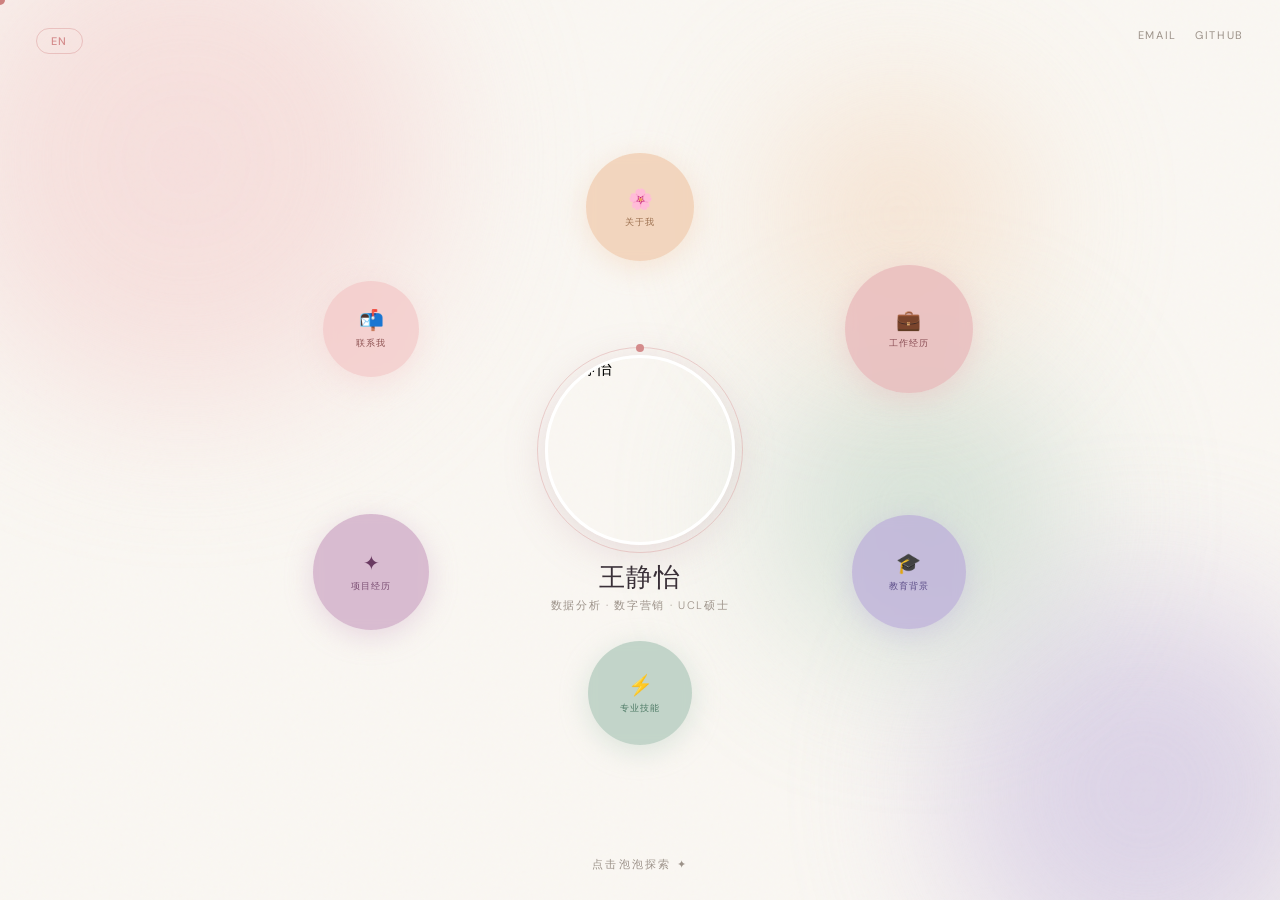
==== index.html @ b6c68acf "Add files via upload" ====
<!DOCTYPE html>
<html lang="zh">
<head>
<meta charset="UTF-8">
<meta name="viewport" content="width=device-width, initial-scale=1.0">
<title>王静怡 Jingyi Wang</title>
<link rel="preconnect" href="https://fonts.googleapis.com">
<link rel="preconnect" href="https://fonts.gstatic.com" crossorigin>
<link href="https://fonts.googleapis.com/css2?family=Cormorant+Garamond:ital,wght@0,300;0,400;0,500;1,300;1,400&family=DM+Sans:wght@300;400;500&display=swap" rel="stylesheet">
<style>
*,*::before,*::after{box-sizing:border-box;margin:0;padding:0}
:root{--cream:#FAF7F2;--blush:#F2C4C4;--rose:#D48B8B;--mauve:#C9A0C0;--lilac:#B8A9D9;--sage:#A8C5B5;--peach:#F0C8A8;--warm-grey:#9C9289;--text-dark:#3A3038}
html,body{width:100%;height:100%;overflow:hidden;background:var(--cream);font-family:'DM Sans',sans-serif;cursor:none}
.cursor{position:fixed;width:10px;height:10px;border-radius:50%;background:var(--rose);pointer-events:none;transform:translate(-50%,-50%);transition:transform .1s ease,width .2s,height .2s,background .2s;z-index:9999;mix-blend-mode:multiply}
.cursor.hover{width:28px;height:28px;background:var(--mauve);opacity:.7}
.bg{position:fixed;inset:0;z-index:0;background:var(--cream);overflow:hidden}
.blob{position:absolute;border-radius:50%;filter:blur(80px);opacity:.45;animation:drift 14s ease-in-out infinite alternate}
.blob-1{width:500px;height:500px;background:var(--blush);top:-10%;left:-5%;animation-duration:18s}
.blob-2{width:400px;height:400px;background:var(--lilac);bottom:-10%;right:-5%;animation-duration:22s;animation-delay:-8s}
.blob-3{width:300px;height:300px;background:var(--sage);top:40%;left:60%;animation-duration:16s;animation-delay:-4s}
.blob-4{width:250px;height:250px;background:var(--peach);top:10%;right:20%;animation-duration:20s;animation-delay:-12s}
@keyframes drift{from{transform:translate(0,0) scale(1)}to{transform:translate(30px,20px) scale(1.08)}}
.grain{position:fixed;inset:0;z-index:1;background-image:url("data:image/svg+xml,%3Csvg viewBox='0 0 256 256' xmlns='http://www.w3.org/2000/svg'%3E%3Cfilter id='noise'%3E%3CfeTurbulence type='fractalNoise' baseFrequency='0.9' numOctaves='4' stitchTiles='stitch'/%3E%3C/filter%3E%3Crect width='100%25' height='100%25' filter='url(%23noise)' opacity='0.035'/%3E%3C/svg%3E");pointer-events:none;opacity:.6}
.scene{position:fixed;inset:0;z-index:2;display:flex;align-items:center;justify-content:center;animation:fade-in 1.2s ease both}
@keyframes fade-in{from{opacity:0;transform:scale(.97)}to{opacity:1;transform:scale(1)}}
.avatar-wrap{position:relative;width:190px;height:190px;flex-shrink:0;z-index:10;animation:float-center 5s ease-in-out infinite alternate}
@keyframes float-center{from{transform:translateY(0)}to{transform:translateY(-10px)}}
.avatar-ring{position:absolute;inset:-8px;border-radius:50%;border:1.5px solid rgba(212,139,139,.35);animation:spin-slow 20s linear infinite}
.avatar-ring::before{content:'';position:absolute;top:-4px;left:50%;width:8px;height:8px;background:var(--rose);border-radius:50%;transform:translateX(-50%)}
@keyframes spin-slow{to{transform:rotate(360deg)}}
.avatar-img{width:190px;height:190px;border-radius:50%;object-fit:cover;border:3px solid #fff;box-shadow:0 8px 40px rgba(180,140,150,.25);display:block}
.name-tag{position:absolute;bottom:-68px;left:50%;transform:translateX(-50%);text-align:center;white-space:nowrap}
.name-tag h1{font-family:'Cormorant Garamond',serif;font-size:26px;font-weight:400;color:var(--text-dark);letter-spacing:.05em}
.name-tag p{font-size:11px;font-weight:300;color:var(--warm-grey);letter-spacing:.15em;text-transform:uppercase;margin-top:3px}
.bubble{position:absolute;border-radius:50%;display:flex;flex-direction:column;align-items:center;justify-content:center;cursor:none;text-decoration:none;transition:transform .35s cubic-bezier(.34,1.56,.64,1),box-shadow .3s;animation:float-bubble 6s ease-in-out infinite alternate}
.bubble:hover{transform:scale(1.15)!important;box-shadow:0 16px 48px rgba(0,0,0,.13)!important}
.bubble-icon{font-size:20px;margin-bottom:4px;display:block}
.bubble-label{font-size:9px;font-weight:500;letter-spacing:.1em;text-transform:uppercase;opacity:.85;text-align:center;line-height:1.4}
@keyframes float-bubble{0%{transform:translateY(0) translateX(0)}33%{transform:translateY(-12px) translateX(4px)}66%{transform:translateY(5px) translateX(-4px)}100%{transform:translateY(-8px) translateX(6px)}}
.b-about{width:108px;height:108px;background:rgba(240,200,168,.70);color:#8B5C3A;box-shadow:0 6px 28px rgba(240,200,168,.40);backdrop-filter:blur(6px);animation-delay:0s;animation-duration:7s}
.b-work{width:128px;height:128px;background:rgba(232,180,184,.72);color:#7A3A42;box-shadow:0 6px 28px rgba(232,180,184,.40);backdrop-filter:blur(6px);animation-delay:-1.5s;animation-duration:8s}
.b-education{width:114px;height:114px;background:rgba(184,169,217,.68);color:#4A3A7A;box-shadow:0 6px 28px rgba(184,169,217,.38);backdrop-filter:blur(6px);animation-delay:-3s;animation-duration:6.5s}
.b-skills{width:104px;height:104px;background:rgba(168,197,181,.68);color:#3A6B55;box-shadow:0 6px 28px rgba(168,197,181,.38);backdrop-filter:blur(6px);animation-delay:-0.8s;animation-duration:9s}
.b-projects{width:116px;height:116px;background:rgba(201,160,192,.68);color:#6A3A62;box-shadow:0 6px 28px rgba(201,160,192,.38);backdrop-filter:blur(6px);animation-delay:-2s;animation-duration:7.5s}
.b-contact{width:96px;height:96px;background:rgba(242,196,196,.68);color:#7A3A3A;box-shadow:0 6px 28px rgba(242,196,196,.38);backdrop-filter:blur(6px);animation-delay:-4s;animation-duration:8.5s}
.socials{position:fixed;top:28px;right:36px;z-index:10;display:flex;gap:18px;align-items:center}
.socials a{font-size:11px;letter-spacing:.15em;text-transform:uppercase;color:var(--warm-grey);text-decoration:none;transition:color .2s;font-weight:400}
.socials a:hover{color:var(--rose)}
.lang-toggle{position:fixed;top:28px;left:36px;z-index:10}
.lang-btn{font-size:11px;font-weight:500;letter-spacing:.12em;text-transform:uppercase;padding:5px 14px;border-radius:100px;border:1px solid rgba(212,139,139,.4);background:transparent;color:var(--rose);cursor:none;font-family:'DM Sans',sans-serif;transition:all .2s}
.lang-btn:hover{background:var(--rose);color:#fff}
.hint{position:fixed;bottom:28px;left:50%;transform:translateX(-50%);z-index:10;font-size:11px;letter-spacing:.2em;text-transform:uppercase;color:var(--warm-grey);animation:pulse-hint 3s ease-in-out infinite;white-space:nowrap}
@keyframes pulse-hint{0%,100%{opacity:.4}50%{opacity:.9}}
.overlay{position:fixed;inset:0;background:var(--cream);z-index:9998;transform:scaleY(0);transform-origin:bottom;pointer-events:none}
.overlay.exit{animation:curtain-up .55s cubic-bezier(.76,0,.24,1) forwards}
@keyframes curtain-up{from{transform:scaleY(0);transform-origin:bottom}to{transform:scaleY(1);transform-origin:bottom}}
</style>
</head>
<body>
<div class="cursor" id="cursor"></div>
<div class="overlay" id="overlay"></div>
<div class="bg"><div class="blob blob-1"></div><div class="blob blob-2"></div><div class="blob blob-3"></div><div class="blob blob-4"></div></div>
<div class="grain"></div>
<div class="lang-toggle"><button class="lang-btn" id="langBtn" onclick="toggleLang()">EN</button></div>
<nav class="socials">
  <a href="mailto:jingyi.wang.22@alumni.ucl.ac.uk">Email</a>
  <a href="https://github.com/freyawang123" target="_blank">GitHub</a>
</nav>
<div class="hint" id="hint">点击泡泡探索 ✦</div>
<div class="scene" id="scene"></div>

<script>
const T = {
  zh:{
    name:'王静怡',subtitle:'数据分析 · 数字营销 · UCL硕士',
    hint:'点击泡泡探索 ✦',
    bubbles:[
      {cls:'b-about',    icon:'🌸', label:'关于我',   href:'about.html'},
      {cls:'b-work',     icon:'💼', label:'工作经历', href:'work.html'},
      {cls:'b-education',icon:'🎓', label:'教育背景', href:'education.html'},
      {cls:'b-skills',   icon:'⚡', label:'专业技能', href:'skills.html'},
      {cls:'b-projects', icon:'✦',  label:'项目经历', href:'projects.html'},
      {cls:'b-contact',  icon:'📬', label:'联系我',   href:'contact.html'},
    ]
  },
  en:{
    name:'Jingyi Wang',subtitle:'Data Analytics · Digital Marketing · UCL MSc',
    hint:'Click a bubble to explore ✦',
    bubbles:[
      {cls:'b-about',    icon:'🌸', label:'About',    href:'about.html'},
      {cls:'b-work',     icon:'💼', label:'Experience',href:'work.html'},
      {cls:'b-education',icon:'🎓', label:'Education', href:'education.html'},
      {cls:'b-skills',   icon:'⚡', label:'Skills',    href:'skills.html'},
      {cls:'b-projects', icon:'✦',  label:'Projects',  href:'projects.html'},
      {cls:'b-contact',  icon:'📬', label:'Contact',   href:'contact.html'},
    ]
  }
};

let lang = localStorage.getItem('lang')||'zh';

function toggleLang(){
  lang = lang==='zh'?'en':'zh';
  localStorage.setItem('lang',lang);
  document.getElementById('langBtn').textContent = lang==='zh'?'EN':'中';
  render();
}

function render(){
  const d = T[lang];
  document.getElementById('hint').textContent = d.hint;
  document.documentElement.lang = lang==='zh'?'zh':'en';
  buildScene(d);
}

const cursor = document.getElementById('cursor');
document.addEventListener('mousemove',e=>{cursor.style.left=e.clientX+'px';cursor.style.top=e.clientY+'px'});

function buildScene(d){
  const scene = document.getElementById('scene');
  scene.innerHTML='';
  // Avatar
  const aw = document.createElement('div');
  aw.className='avatar-wrap';
  aw.innerHTML=`<div class="avatar-ring"></div><img class="avatar-img" src="https://avatars.githubusercontent.com/u/115036419?v=4" alt="${d.name}"><div class="name-tag"><h1>${d.name}</h1><p>${d.subtitle}</p></div>`;
  scene.appendChild(aw);

  // Bubbles
  const vw=window.innerWidth, vh=window.innerHeight;
  const cx=vw/2, cy=vh/2;
  const r=Math.min(vw,vh)*0.30;
  d.bubbles.forEach((b,i)=>{
    const angle=(i/d.bubbles.length)*2*Math.PI-Math.PI/2;
    const bx=cx+Math.cos(angle)*r*1.15;
    const by=cy+Math.sin(angle)*r*0.9;
    const el=document.createElement('a');
    el.className=`bubble ${b.cls}`;
    el.href=b.href;
    el.innerHTML=`<span class="bubble-icon">${b.icon}</span><span class="bubble-label">${b.label}</span>`;
    scene.appendChild(el);
    const w=el.offsetWidth, h=el.offsetHeight;
    el.style.position='absolute';
    el.style.left=(bx-w/2)+'px';
    el.style.top=(by-h/2)+'px';
    el.style.animationDelay=(i*-1.2)+'s';
    el.addEventListener('click',function(e){
      e.preventDefault();
      document.getElementById('overlay').classList.add('exit');
      setTimeout(()=>{window.location.href=this.href},520);
    });
    el.addEventListener('mouseenter',()=>cursor.classList.add('hover'));
    el.addEventListener('mouseleave',()=>cursor.classList.remove('hover'));
  });
}

document.getElementById('langBtn').textContent = lang==='zh'?'EN':'中';
render();
window.addEventListener('resize',render);
</script>
</body>
</html>
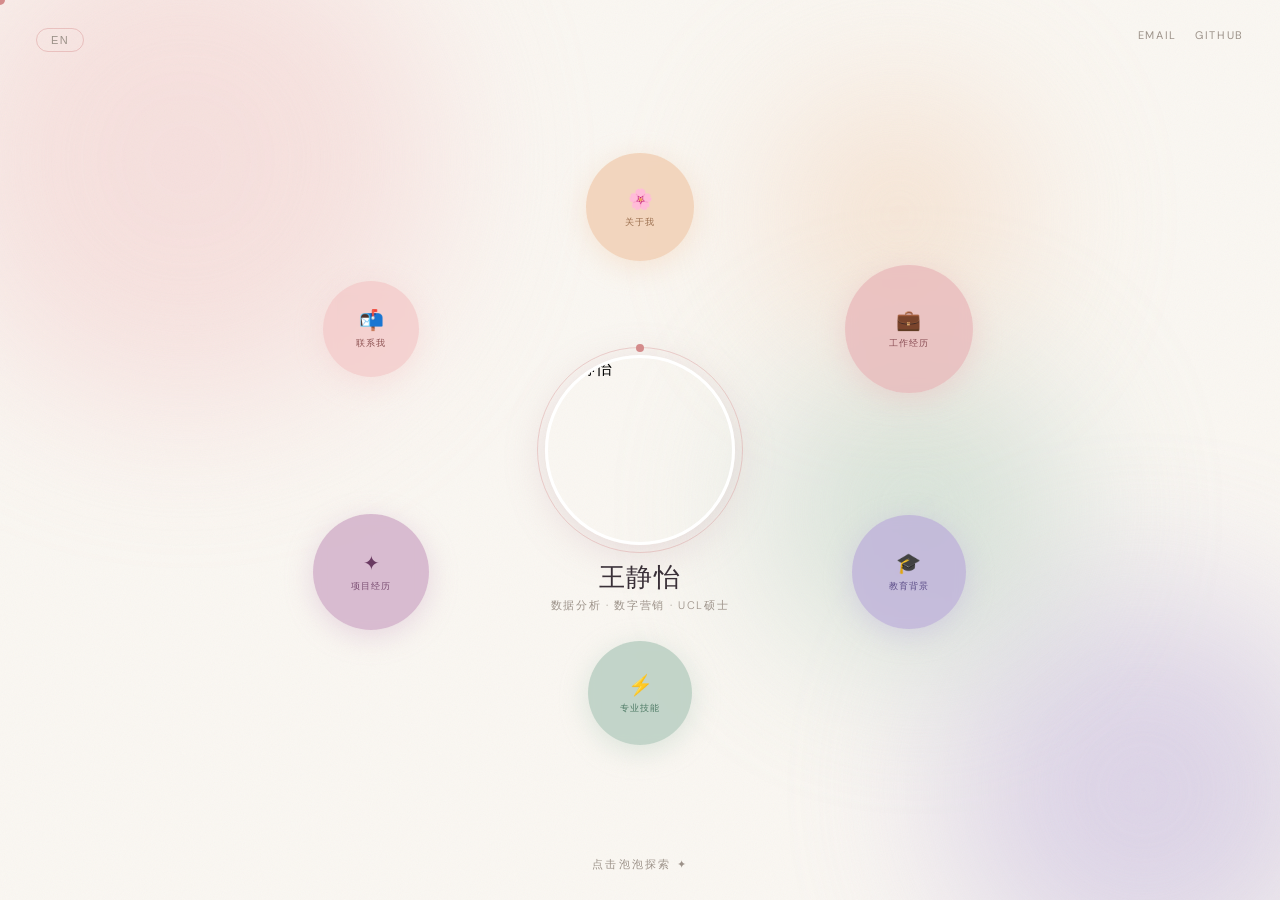
==== commit d38e854a: "Fix GitHub Pages routing with base tag and correct relative paths" ====
--- a/index.html
+++ b/index.html
@@ -3,6 +3,7 @@
 <head>
 <meta charset="UTF-8">
 <meta name="viewport" content="width=device-width, initial-scale=1.0">
+<base href="/Everything-About-Freya/">
 <title>王静怡 Jingyi Wang</title>
 <link rel="preconnect" href="https://fonts.googleapis.com">
 <link rel="preconnect" href="https://fonts.gstatic.com" crossorigin>
@@ -11,7 +12,7 @@
 *,*::before,*::after{box-sizing:border-box;margin:0;padding:0}
 :root{--cream:#FAF7F2;--blush:#F2C4C4;--rose:#D48B8B;--mauve:#C9A0C0;--lilac:#B8A9D9;--sage:#A8C5B5;--peach:#F0C8A8;--warm-grey:#9C9289;--text-dark:#3A3038}
 html,body{width:100%;height:100%;overflow:hidden;background:var(--cream);font-family:'DM Sans',sans-serif;cursor:none}
-.cursor{position:fixed;width:10px;height:10px;border-radius:50%;background:var(--rose);pointer-events:none;transform:translate(-50%,-50%);transition:transform .1s ease,width .2s,height .2s,background .2s;z-index:9999;mix-blend-mode:multiply}
+.cursor{position:fixed;width:10px;height:10px;border-radius:50%;background:var(--rose);pointer-events:none;transform:translate(-50%,-50%);transition:transform .1s ease,width .2s,height .2s,background .2s;z-index:9999}
 .cursor.hover{width:28px;height:28px;background:var(--mauve);opacity:.7}
 .bg{position:fixed;inset:0;z-index:0;background:var(--cream);overflow:hidden}
 .blob{position:absolute;border-radius:50%;filter:blur(80px);opacity:.45;animation:drift 14s ease-in-out infinite alternate}
@@ -20,7 +21,7 @@
 .blob-3{width:300px;height:300px;background:var(--sage);top:40%;left:60%;animation-duration:16s;animation-delay:-4s}
 .blob-4{width:250px;height:250px;background:var(--peach);top:10%;right:20%;animation-duration:20s;animation-delay:-12s}
 @keyframes drift{from{transform:translate(0,0) scale(1)}to{transform:translate(30px,20px) scale(1.08)}}
-.grain{position:fixed;inset:0;z-index:1;background-image:url("data:image/svg+xml,%3Csvg viewBox='0 0 256 256' xmlns='http://www.w3.org/2000/svg'%3E%3Cfilter id='noise'%3E%3CfeTurbulence type='fractalNoise' baseFrequency='0.9' numOctaves='4' stitchTiles='stitch'/%3E%3C/filter%3E%3Crect width='100%25' height='100%25' filter='url(%23noise)' opacity='0.035'/%3E%3C/svg%3E");pointer-events:none;opacity:.6}
+.grain{position:fixed;inset:0;z-index:1;background-image:url("data:image/svg+xml,%3Csvg viewBox='0 0 256 256' xmlns='http://www.w3.org/2000/svg'%3E%3Cfilter id='noise'%3E%3CfeTurbulence type='fractalNoise' baseFrequency='0.9' numOctaves='4' stitchTiles='stitch'/%3E%3C/filter%3E%3Crect width='256' height='256' fill='%23f5f5f5' filter='url(%23noise)' opacity='0.04'/%3E%3C/svg%3E");background-size:256px 256px;pointer-events:none}
 .scene{position:fixed;inset:0;z-index:2;display:flex;align-items:center;justify-content:center;animation:fade-in 1.2s ease both}
 @keyframes fade-in{from{opacity:0;transform:scale(.97)}to{opacity:1;transform:scale(1)}}
 .avatar-wrap{position:relative;width:190px;height:190px;flex-shrink:0;z-index:10;animation:float-center 5s ease-in-out infinite alternate}
@@ -32,24 +33,24 @@
 .name-tag{position:absolute;bottom:-68px;left:50%;transform:translateX(-50%);text-align:center;white-space:nowrap}
 .name-tag h1{font-family:'Cormorant Garamond',serif;font-size:26px;font-weight:400;color:var(--text-dark);letter-spacing:.05em}
 .name-tag p{font-size:11px;font-weight:300;color:var(--warm-grey);letter-spacing:.15em;text-transform:uppercase;margin-top:3px}
-.bubble{position:absolute;border-radius:50%;display:flex;flex-direction:column;align-items:center;justify-content:center;cursor:none;text-decoration:none;transition:transform .35s cubic-bezier(.34,1.56,.64,1),box-shadow .3s;animation:float-bubble 6s ease-in-out infinite alternate}
+.bubble{position:absolute;border-radius:50%;display:flex;flex-direction:column;align-items:center;justify-content:center;cursor:none;text-decoration:none;transition:transform .35s cubic-bezier(.34,.1,.68,.55);z-index:5}
 .bubble:hover{transform:scale(1.15)!important;box-shadow:0 16px 48px rgba(0,0,0,.13)!important}
 .bubble-icon{font-size:20px;margin-bottom:4px;display:block}
 .bubble-label{font-size:9px;font-weight:500;letter-spacing:.1em;text-transform:uppercase;opacity:.85;text-align:center;line-height:1.4}
-@keyframes float-bubble{0%{transform:translateY(0) translateX(0)}33%{transform:translateY(-12px) translateX(4px)}66%{transform:translateY(5px) translateX(-4px)}100%{transform:translateY(-8px) translateX(6px)}}
-.b-about{width:108px;height:108px;background:rgba(240,200,168,.70);color:#8B5C3A;box-shadow:0 6px 28px rgba(240,200,168,.40);backdrop-filter:blur(6px);animation-delay:0s;animation-duration:7s}
-.b-work{width:128px;height:128px;background:rgba(232,180,184,.72);color:#7A3A42;box-shadow:0 6px 28px rgba(232,180,184,.40);backdrop-filter:blur(6px);animation-delay:-1.5s;animation-duration:8s}
-.b-education{width:114px;height:114px;background:rgba(184,169,217,.68);color:#4A3A7A;box-shadow:0 6px 28px rgba(184,169,217,.38);backdrop-filter:blur(6px);animation-delay:-3s;animation-duration:6.5s}
-.b-skills{width:104px;height:104px;background:rgba(168,197,181,.68);color:#3A6B55;box-shadow:0 6px 28px rgba(168,197,181,.38);backdrop-filter:blur(6px);animation-delay:-0.8s;animation-duration:9s}
-.b-projects{width:116px;height:116px;background:rgba(201,160,192,.68);color:#6A3A62;box-shadow:0 6px 28px rgba(201,160,192,.38);backdrop-filter:blur(6px);animation-delay:-2s;animation-duration:7.5s}
-.b-contact{width:96px;height:96px;background:rgba(242,196,196,.68);color:#7A3A3A;box-shadow:0 6px 28px rgba(242,196,196,.38);backdrop-filter:blur(6px);animation-delay:-4s;animation-duration:8.5s}
+@keyframes float-bubble{0%{transform:translateY(0) translateX(0)}33%{transform:translateY(-12px) translateX(4px)}66%{transform:translateY(5px) translateX(-4px)}100%{transform:translateY(-8px) translateX(0)}}
+.b-about{width:108px;height:108px;background:rgba(240,200,168,.70);color:#8B5C3A;box-shadow:0 6px 28px rgba(240,200,168,.40);backdrop-filter:blur(6px);animation:float-bubble 7s ease-in-out infinite;animation-delay:0s}
+.b-work{width:128px;height:128px;background:rgba(232,180,184,.72);color:#7A3A42;box-shadow:0 6px 28px rgba(232,180,184,.40);backdrop-filter:blur(6px);animation:float-bubble 8s ease-in-out infinite;animation-delay:-1.5s}
+.b-education{width:114px;height:114px;background:rgba(184,169,217,.68);color:#4A3A7A;box-shadow:0 6px 28px rgba(184,169,217,.38);backdrop-filter:blur(6px);animation:float-bubble 6s ease-in-out infinite;animation-delay:-3s}
+.b-skills{width:104px;height:104px;background:rgba(168,197,181,.68);color:#3A6B55;box-shadow:0 6px 28px rgba(168,197,181,.38);backdrop-filter:blur(6px);animation:float-bubble 9s ease-in-out infinite;animation-delay:-0.8s}
+.b-projects{width:116px;height:116px;background:rgba(201,160,192,.68);color:#6A3A62;box-shadow:0 6px 28px rgba(201,160,192,.38);backdrop-filter:blur(6px);animation:float-bubble 7.5s ease-in-out infinite;animation-delay:-2s}
+.b-contact{width:96px;height:96px;background:rgba(242,196,196,.68);color:#7A3A3A;box-shadow:0 6px 28px rgba(242,196,196,.38);backdrop-filter:blur(6px);animation:float-bubble 8.5s ease-in-out infinite;animation-delay:-4s}
 .socials{position:fixed;top:28px;right:36px;z-index:10;display:flex;gap:18px;align-items:center}
 .socials a{font-size:11px;letter-spacing:.15em;text-transform:uppercase;color:var(--warm-grey);text-decoration:none;transition:color .2s;font-weight:400}
 .socials a:hover{color:var(--rose)}
 .lang-toggle{position:fixed;top:28px;left:36px;z-index:10}
-.lang-btn{font-size:11px;font-weight:500;letter-spacing:.12em;text-transform:uppercase;padding:5px 14px;border-radius:100px;border:1px solid rgba(212,139,139,.4);background:transparent;color:var(--rose);cursor:none;font-family:'DM Sans',sans-serif;transition:all .2s}
+.lang-btn{font-size:11px;font-weight:500;letter-spacing:.12em;text-transform:uppercase;padding:5px 14px;border-radius:100px;border:1px solid rgba(212,139,139,.4);background:transparent;color:var(--warm-grey);cursor:pointer;transition:all .2s}
 .lang-btn:hover{background:var(--rose);color:#fff}
-.hint{position:fixed;bottom:28px;left:50%;transform:translateX(-50%);z-index:10;font-size:11px;letter-spacing:.2em;text-transform:uppercase;color:var(--warm-grey);animation:pulse-hint 3s ease-in-out infinite;white-space:nowrap}
+.hint{position:fixed;bottom:28px;left:50%;transform:translateX(-50%);z-index:10;font-size:11px;letter-spacing:.2em;text-transform:uppercase;color:var(--warm-grey);animation:pulse-hint 3s ease-in-out infinite}
 @keyframes pulse-hint{0%,100%{opacity:.4}50%{opacity:.9}}
 .overlay{position:fixed;inset:0;background:var(--cream);z-index:9998;transform:scaleY(0);transform-origin:bottom;pointer-events:none}
 .overlay.exit{animation:curtain-up .55s cubic-bezier(.76,0,.24,1) forwards}
@@ -158,4 +159,4 @@
 window.addEventListener('resize',render);
 </script>
 </body>
-</html>
+</html>
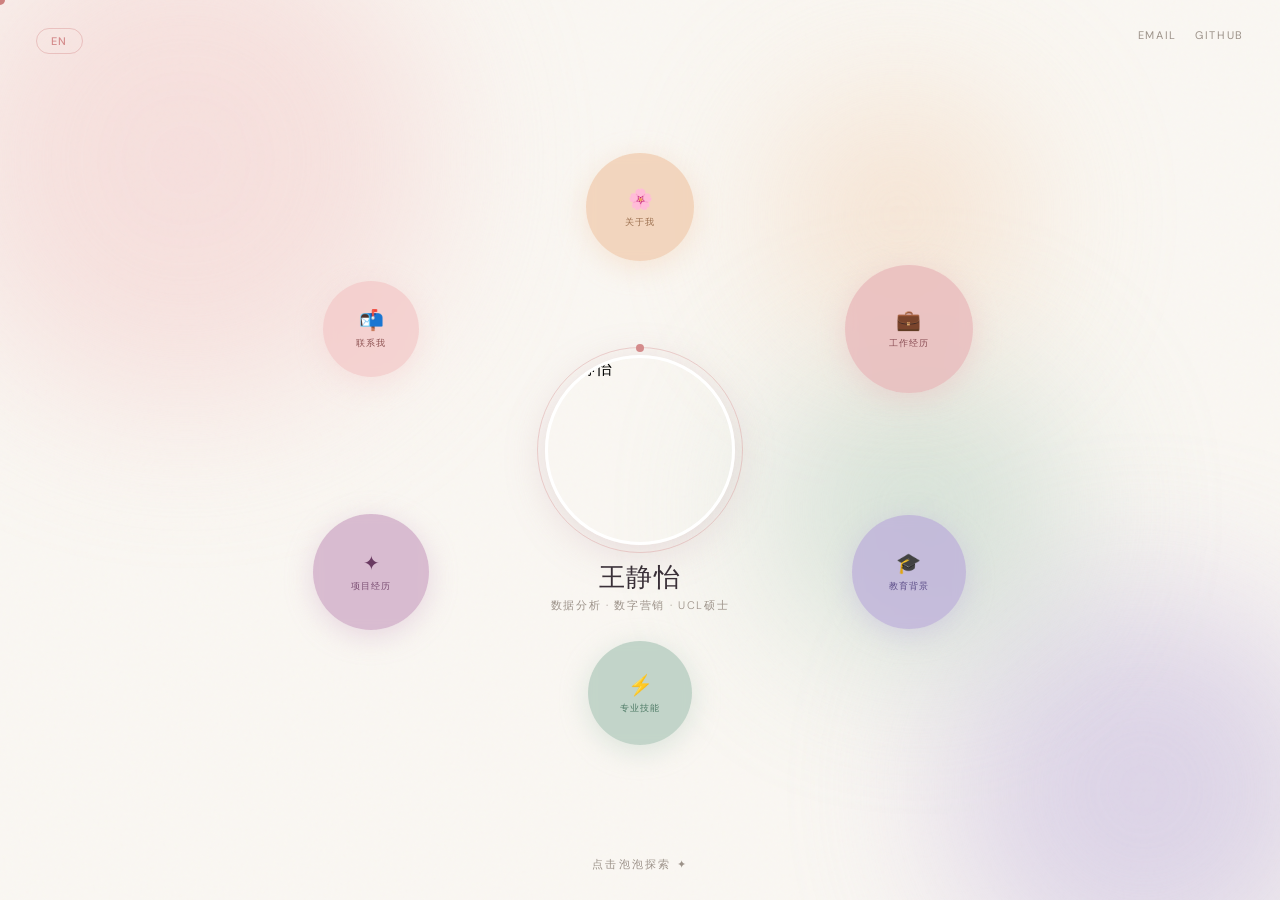
==== commit f714f00a: "v2" ====
--- a/index.html
+++ b/index.html
@@ -3,7 +3,6 @@
 <head>
 <meta charset="UTF-8">
 <meta name="viewport" content="width=device-width, initial-scale=1.0">
-<base href="/Everything-About-Freya/">
 <title>王静怡 Jingyi Wang</title>
 <link rel="preconnect" href="https://fonts.googleapis.com">
 <link rel="preconnect" href="https://fonts.gstatic.com" crossorigin>
@@ -12,7 +11,7 @@
 *,*::before,*::after{box-sizing:border-box;margin:0;padding:0}
 :root{--cream:#FAF7F2;--blush:#F2C4C4;--rose:#D48B8B;--mauve:#C9A0C0;--lilac:#B8A9D9;--sage:#A8C5B5;--peach:#F0C8A8;--warm-grey:#9C9289;--text-dark:#3A3038}
 html,body{width:100%;height:100%;overflow:hidden;background:var(--cream);font-family:'DM Sans',sans-serif;cursor:none}
-.cursor{position:fixed;width:10px;height:10px;border-radius:50%;background:var(--rose);pointer-events:none;transform:translate(-50%,-50%);transition:transform .1s ease,width .2s,height .2s,background .2s;z-index:9999}
+.cursor{position:fixed;width:10px;height:10px;border-radius:50%;background:var(--rose);pointer-events:none;transform:translate(-50%,-50%);transition:transform .1s ease,width .2s,height .2s,background .2s;z-index:9999;mix-blend-mode:multiply}
 .cursor.hover{width:28px;height:28px;background:var(--mauve);opacity:.7}
 .bg{position:fixed;inset:0;z-index:0;background:var(--cream);overflow:hidden}
 .blob{position:absolute;border-radius:50%;filter:blur(80px);opacity:.45;animation:drift 14s ease-in-out infinite alternate}
@@ -21,7 +20,7 @@
 .blob-3{width:300px;height:300px;background:var(--sage);top:40%;left:60%;animation-duration:16s;animation-delay:-4s}
 .blob-4{width:250px;height:250px;background:var(--peach);top:10%;right:20%;animation-duration:20s;animation-delay:-12s}
 @keyframes drift{from{transform:translate(0,0) scale(1)}to{transform:translate(30px,20px) scale(1.08)}}
-.grain{position:fixed;inset:0;z-index:1;background-image:url("data:image/svg+xml,%3Csvg viewBox='0 0 256 256' xmlns='http://www.w3.org/2000/svg'%3E%3Cfilter id='noise'%3E%3CfeTurbulence type='fractalNoise' baseFrequency='0.9' numOctaves='4' stitchTiles='stitch'/%3E%3C/filter%3E%3Crect width='256' height='256' fill='%23f5f5f5' filter='url(%23noise)' opacity='0.04'/%3E%3C/svg%3E");background-size:256px 256px;pointer-events:none}
+.grain{position:fixed;inset:0;z-index:1;background-image:url("data:image/svg+xml,%3Csvg viewBox='0 0 256 256' xmlns='http://www.w3.org/2000/svg'%3E%3Cfilter id='noise'%3E%3CfeTurbulence type='fractalNoise' baseFrequency='0.9' numOctaves='4' stitchTiles='stitch'/%3E%3C/filter%3E%3Crect width='100%25' height='100%25' filter='url(%23noise)' opacity='0.035'/%3E%3C/svg%3E");pointer-events:none;opacity:.6}
 .scene{position:fixed;inset:0;z-index:2;display:flex;align-items:center;justify-content:center;animation:fade-in 1.2s ease both}
 @keyframes fade-in{from{opacity:0;transform:scale(.97)}to{opacity:1;transform:scale(1)}}
 .avatar-wrap{position:relative;width:190px;height:190px;flex-shrink:0;z-index:10;animation:float-center 5s ease-in-out infinite alternate}
@@ -33,24 +32,24 @@
 .name-tag{position:absolute;bottom:-68px;left:50%;transform:translateX(-50%);text-align:center;white-space:nowrap}
 .name-tag h1{font-family:'Cormorant Garamond',serif;font-size:26px;font-weight:400;color:var(--text-dark);letter-spacing:.05em}
 .name-tag p{font-size:11px;font-weight:300;color:var(--warm-grey);letter-spacing:.15em;text-transform:uppercase;margin-top:3px}
-.bubble{position:absolute;border-radius:50%;display:flex;flex-direction:column;align-items:center;justify-content:center;cursor:none;text-decoration:none;transition:transform .35s cubic-bezier(.34,.1,.68,.55);z-index:5}
+.bubble{position:absolute;border-radius:50%;display:flex;flex-direction:column;align-items:center;justify-content:center;cursor:none;text-decoration:none;transition:transform .35s cubic-bezier(.34,1.56,.64,1),box-shadow .3s;animation:float-bubble 6s ease-in-out infinite alternate}
 .bubble:hover{transform:scale(1.15)!important;box-shadow:0 16px 48px rgba(0,0,0,.13)!important}
 .bubble-icon{font-size:20px;margin-bottom:4px;display:block}
 .bubble-label{font-size:9px;font-weight:500;letter-spacing:.1em;text-transform:uppercase;opacity:.85;text-align:center;line-height:1.4}
-@keyframes float-bubble{0%{transform:translateY(0) translateX(0)}33%{transform:translateY(-12px) translateX(4px)}66%{transform:translateY(5px) translateX(-4px)}100%{transform:translateY(-8px) translateX(0)}}
-.b-about{width:108px;height:108px;background:rgba(240,200,168,.70);color:#8B5C3A;box-shadow:0 6px 28px rgba(240,200,168,.40);backdrop-filter:blur(6px);animation:float-bubble 7s ease-in-out infinite;animation-delay:0s}
-.b-work{width:128px;height:128px;background:rgba(232,180,184,.72);color:#7A3A42;box-shadow:0 6px 28px rgba(232,180,184,.40);backdrop-filter:blur(6px);animation:float-bubble 8s ease-in-out infinite;animation-delay:-1.5s}
-.b-education{width:114px;height:114px;background:rgba(184,169,217,.68);color:#4A3A7A;box-shadow:0 6px 28px rgba(184,169,217,.38);backdrop-filter:blur(6px);animation:float-bubble 6s ease-in-out infinite;animation-delay:-3s}
-.b-skills{width:104px;height:104px;background:rgba(168,197,181,.68);color:#3A6B55;box-shadow:0 6px 28px rgba(168,197,181,.38);backdrop-filter:blur(6px);animation:float-bubble 9s ease-in-out infinite;animation-delay:-0.8s}
-.b-projects{width:116px;height:116px;background:rgba(201,160,192,.68);color:#6A3A62;box-shadow:0 6px 28px rgba(201,160,192,.38);backdrop-filter:blur(6px);animation:float-bubble 7.5s ease-in-out infinite;animation-delay:-2s}
-.b-contact{width:96px;height:96px;background:rgba(242,196,196,.68);color:#7A3A3A;box-shadow:0 6px 28px rgba(242,196,196,.38);backdrop-filter:blur(6px);animation:float-bubble 8.5s ease-in-out infinite;animation-delay:-4s}
+@keyframes float-bubble{0%{transform:translateY(0) translateX(0)}33%{transform:translateY(-12px) translateX(4px)}66%{transform:translateY(5px) translateX(-4px)}100%{transform:translateY(-8px) translateX(6px)}}
+.b-about{width:108px;height:108px;background:rgba(240,200,168,.70);color:#8B5C3A;box-shadow:0 6px 28px rgba(240,200,168,.40);backdrop-filter:blur(6px);animation-delay:0s;animation-duration:7s}
+.b-work{width:128px;height:128px;background:rgba(232,180,184,.72);color:#7A3A42;box-shadow:0 6px 28px rgba(232,180,184,.40);backdrop-filter:blur(6px);animation-delay:-1.5s;animation-duration:8s}
+.b-education{width:114px;height:114px;background:rgba(184,169,217,.68);color:#4A3A7A;box-shadow:0 6px 28px rgba(184,169,217,.38);backdrop-filter:blur(6px);animation-delay:-3s;animation-duration:6.5s}
+.b-skills{width:104px;height:104px;background:rgba(168,197,181,.68);color:#3A6B55;box-shadow:0 6px 28px rgba(168,197,181,.38);backdrop-filter:blur(6px);animation-delay:-0.8s;animation-duration:9s}
+.b-projects{width:116px;height:116px;background:rgba(201,160,192,.68);color:#6A3A62;box-shadow:0 6px 28px rgba(201,160,192,.38);backdrop-filter:blur(6px);animation-delay:-2s;animation-duration:7.5s}
+.b-contact{width:96px;height:96px;background:rgba(242,196,196,.68);color:#7A3A3A;box-shadow:0 6px 28px rgba(242,196,196,.38);backdrop-filter:blur(6px);animation-delay:-4s;animation-duration:8.5s}
 .socials{position:fixed;top:28px;right:36px;z-index:10;display:flex;gap:18px;align-items:center}
 .socials a{font-size:11px;letter-spacing:.15em;text-transform:uppercase;color:var(--warm-grey);text-decoration:none;transition:color .2s;font-weight:400}
 .socials a:hover{color:var(--rose)}
 .lang-toggle{position:fixed;top:28px;left:36px;z-index:10}
-.lang-btn{font-size:11px;font-weight:500;letter-spacing:.12em;text-transform:uppercase;padding:5px 14px;border-radius:100px;border:1px solid rgba(212,139,139,.4);background:transparent;color:var(--warm-grey);cursor:pointer;transition:all .2s}
+.lang-btn{font-size:11px;font-weight:500;letter-spacing:.12em;text-transform:uppercase;padding:5px 14px;border-radius:100px;border:1px solid rgba(212,139,139,.4);background:transparent;color:var(--rose);cursor:none;font-family:'DM Sans',sans-serif;transition:all .2s}
 .lang-btn:hover{background:var(--rose);color:#fff}
-.hint{position:fixed;bottom:28px;left:50%;transform:translateX(-50%);z-index:10;font-size:11px;letter-spacing:.2em;text-transform:uppercase;color:var(--warm-grey);animation:pulse-hint 3s ease-in-out infinite}
+.hint{position:fixed;bottom:28px;left:50%;transform:translateX(-50%);z-index:10;font-size:11px;letter-spacing:.2em;text-transform:uppercase;color:var(--warm-grey);animation:pulse-hint 3s ease-in-out infinite;white-space:nowrap}
 @keyframes pulse-hint{0%,100%{opacity:.4}50%{opacity:.9}}
 .overlay{position:fixed;inset:0;background:var(--cream);z-index:9998;transform:scaleY(0);transform-origin:bottom;pointer-events:none}
 .overlay.exit{animation:curtain-up .55s cubic-bezier(.76,0,.24,1) forwards}
@@ -159,4 +158,4 @@
 window.addEventListener('resize',render);
 </script>
 </body>
-</html>+</html>
